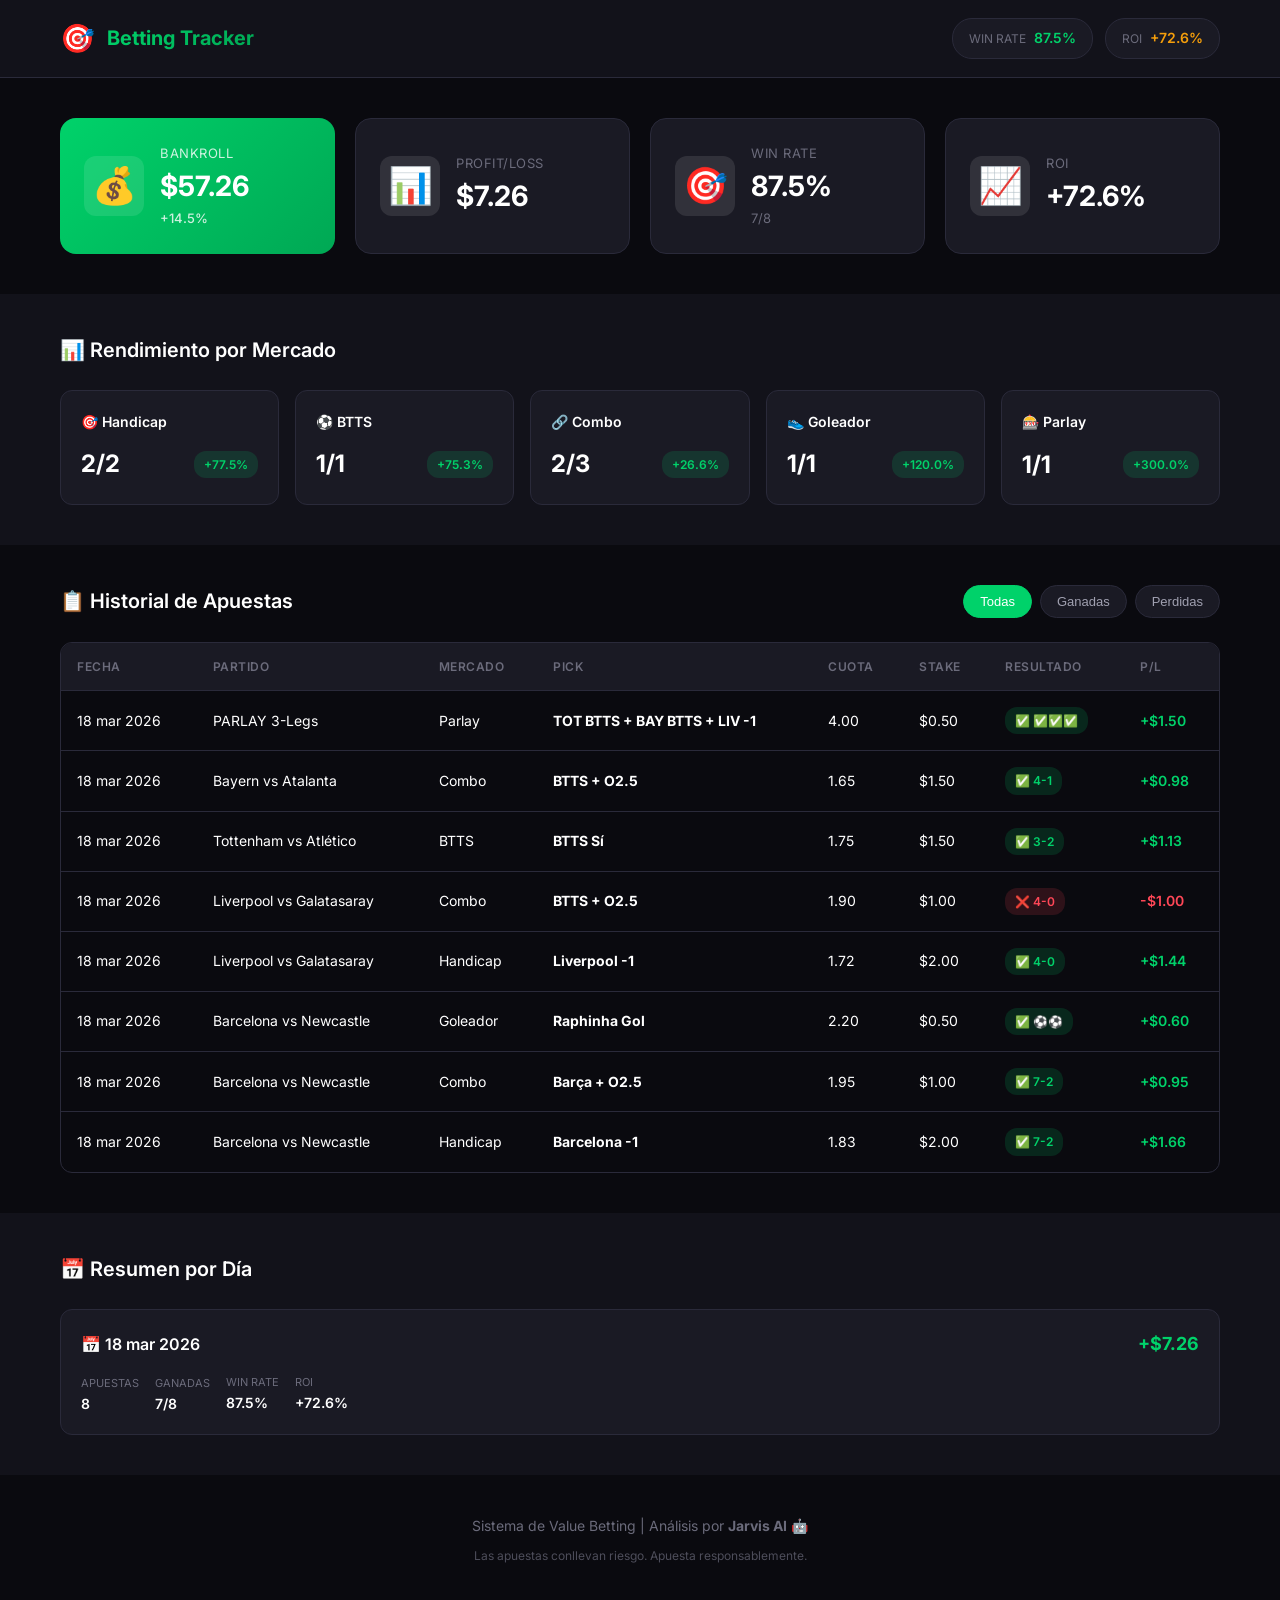
==== index.html @ ff2ca40d "🎯 Betting Tracker - Initial deploy" ====
<!DOCTYPE html>
<html lang="es">
<head>
    <meta charset="UTF-8">
    <meta name="viewport" content="width=device-width, initial-scale=1.0">
    <title>Betting Tracker | Tony's Professional Betting</title>
    <meta name="description" content="Registro público de apuestas deportivas con análisis de valor y ROI">
    <link rel="preconnect" href="https://fonts.googleapis.com">
    <link rel="preconnect" href="https://fonts.gstatic.com" crossorigin>
    <link href="https://fonts.googleapis.com/css2?family=Inter:wght@300;400;500;600;700;800&display=swap" rel="stylesheet">
    <link rel="stylesheet" href="css/style.css">
    <link rel="icon" href="data:image/svg+xml,<svg xmlns='http://www.w3.org/2000/svg' viewBox='0 0 100 100'><text y='.9em' font-size='90'>🎯</text></svg>">
</head>
<body>
    <div class="app">
        <!-- Header -->
        <header class="header">
            <div class="container">
                <div class="header-content">
                    <div class="logo">
                        <span class="logo-icon">🎯</span>
                        <span class="logo-text">Betting Tracker</span>
                    </div>
                    <div class="header-stats">
                        <div class="stat-pill win-rate">
                            <span class="label">Win Rate</span>
                            <span class="value" id="headerWinRate">--</span>
                        </div>
                        <div class="stat-pill roi">
                            <span class="label">ROI</span>
                            <span class="value" id="headerROI">--</span>
                        </div>
                    </div>
                </div>
            </div>
        </header>

        <!-- Main Stats -->
        <section class="stats-section">
            <div class="container">
                <div class="stats-grid">
                    <div class="stat-card primary">
                        <div class="stat-icon">💰</div>
                        <div class="stat-info">
                            <span class="stat-label">Bankroll</span>
                            <span class="stat-value" id="bankroll">$0.00</span>
                            <span class="stat-change positive" id="bankrollChange">+0%</span>
                        </div>
                    </div>
                    <div class="stat-card">
                        <div class="stat-icon">📊</div>
                        <div class="stat-info">
                            <span class="stat-label">Profit/Loss</span>
                            <span class="stat-value" id="profitLoss">$0.00</span>
                        </div>
                    </div>
                    <div class="stat-card">
                        <div class="stat-icon">🎯</div>
                        <div class="stat-info">
                            <span class="stat-label">Win Rate</span>
                            <span class="stat-value" id="winRate">0%</span>
                            <span class="stat-subtitle" id="winRateDetail">0/0</span>
                        </div>
                    </div>
                    <div class="stat-card">
                        <div class="stat-icon">📈</div>
                        <div class="stat-info">
                            <span class="stat-label">ROI</span>
                            <span class="stat-value" id="roi">0%</span>
                        </div>
                    </div>
                </div>
            </div>
        </section>

        <!-- Performance by Market -->
        <section class="markets-section">
            <div class="container">
                <h2 class="section-title">📊 Rendimiento por Mercado</h2>
                <div class="markets-grid" id="marketsGrid">
                    <!-- Filled by JS -->
                </div>
            </div>
        </section>

        <!-- Recent Bets -->
        <section class="bets-section">
            <div class="container">
                <div class="section-header">
                    <h2 class="section-title">📋 Historial de Apuestas</h2>
                    <div class="filters">
                        <button class="filter-btn active" data-filter="all">Todas</button>
                        <button class="filter-btn" data-filter="won">Ganadas</button>
                        <button class="filter-btn" data-filter="lost">Perdidas</button>
                    </div>
                </div>
                <div class="bets-table-wrapper">
                    <table class="bets-table">
                        <thead>
                            <tr>
                                <th>Fecha</th>
                                <th>Partido</th>
                                <th>Mercado</th>
                                <th>Pick</th>
                                <th>Cuota</th>
                                <th>Stake</th>
                                <th>Resultado</th>
                                <th>P/L</th>
                            </tr>
                        </thead>
                        <tbody id="betsTableBody">
                            <!-- Filled by JS -->
                        </tbody>
                    </table>
                </div>
            </div>
        </section>

        <!-- Daily Summary -->
        <section class="daily-section">
            <div class="container">
                <h2 class="section-title">📅 Resumen por Día</h2>
                <div class="daily-grid" id="dailyGrid">
                    <!-- Filled by JS -->
                </div>
            </div>
        </section>

        <!-- Footer -->
        <footer class="footer">
            <div class="container">
                <p>Sistema de Value Betting | Análisis por <strong>Jarvis AI</strong> 🤖</p>
                <p class="disclaimer">Las apuestas conllevan riesgo. Apuesta responsablemente.</p>
            </div>
        </footer>
    </div>

    <script src="js/app.js"></script>
</body>
</html>
---- css/style.css ----
:root {
    --bg-primary: #0a0a0f;
    --bg-secondary: #12121a;
    --bg-card: #1a1a24;
    --bg-card-hover: #22222e;
    --text-primary: #ffffff;
    --text-secondary: #a0a0b0;
    --text-muted: #6b6b7b;
    --accent-green: #00d26a;
    --accent-green-dim: rgba(0, 210, 106, 0.15);
    --accent-red: #ff4757;
    --accent-red-dim: rgba(255, 71, 87, 0.15);
    --accent-blue: #3b82f6;
    --accent-gold: #f59e0b;
    --accent-purple: #8b5cf6;
    --border-color: #2a2a3a;
    --gradient-green: linear-gradient(135deg, #00d26a 0%, #00a854 100%);
    --gradient-blue: linear-gradient(135deg, #3b82f6 0%, #2563eb 100%);
    --shadow-card: 0 4px 20px rgba(0, 0, 0, 0.3);
    --radius-sm: 8px;
    --radius-md: 12px;
    --radius-lg: 16px;
}

* {
    margin: 0;
    padding: 0;
    box-sizing: border-box;
}

body {
    font-family: 'Inter', -apple-system, BlinkMacSystemFont, sans-serif;
    background: var(--bg-primary);
    color: var(--text-primary);
    line-height: 1.6;
    min-height: 100vh;
}

.container {
    max-width: 1200px;
    margin: 0 auto;
    padding: 0 20px;
}

/* Header */
.header {
    background: var(--bg-secondary);
    border-bottom: 1px solid var(--border-color);
    padding: 16px 0;
    position: sticky;
    top: 0;
    z-index: 100;
    backdrop-filter: blur(10px);
}

.header-content {
    display: flex;
    justify-content: space-between;
    align-items: center;
}

.logo {
    display: flex;
    align-items: center;
    gap: 12px;
}

.logo-icon {
    font-size: 28px;
}

.logo-text {
    font-size: 20px;
    font-weight: 700;
    background: var(--gradient-green);
    -webkit-background-clip: text;
    -webkit-text-fill-color: transparent;
    background-clip: text;
}

.header-stats {
    display: flex;
    gap: 12px;
}

.stat-pill {
    background: var(--bg-card);
    padding: 8px 16px;
    border-radius: 20px;
    display: flex;
    align-items: center;
    gap: 8px;
    border: 1px solid var(--border-color);
}

.stat-pill .label {
    font-size: 12px;
    color: var(--text-muted);
    text-transform: uppercase;
}

.stat-pill .value {
    font-size: 14px;
    font-weight: 600;
}

.stat-pill.win-rate .value {
    color: var(--accent-green);
}

.stat-pill.roi .value {
    color: var(--accent-gold);
}

/* Stats Section */
.stats-section {
    padding: 40px 0;
}

.stats-grid {
    display: grid;
    grid-template-columns: repeat(auto-fit, minmax(240px, 1fr));
    gap: 20px;
}

.stat-card {
    background: var(--bg-card);
    border-radius: var(--radius-lg);
    padding: 24px;
    display: flex;
    align-items: center;
    gap: 16px;
    border: 1px solid var(--border-color);
    transition: all 0.3s ease;
}

.stat-card:hover {
    background: var(--bg-card-hover);
    transform: translateY(-2px);
    box-shadow: var(--shadow-card);
}

.stat-card.primary {
    background: var(--gradient-green);
    border: none;
}

.stat-card.primary .stat-label,
.stat-card.primary .stat-change {
    color: rgba(255, 255, 255, 0.8);
}

.stat-icon {
    font-size: 36px;
    width: 60px;
    height: 60px;
    display: flex;
    align-items: center;
    justify-content: center;
    background: rgba(255, 255, 255, 0.1);
    border-radius: var(--radius-md);
}

.stat-info {
    display: flex;
    flex-direction: column;
}

.stat-label {
    font-size: 13px;
    color: var(--text-muted);
    text-transform: uppercase;
    letter-spacing: 0.5px;
}

.stat-value {
    font-size: 28px;
    font-weight: 700;
}

.stat-change {
    font-size: 13px;
    font-weight: 500;
}

.stat-change.positive {
    color: var(--accent-green);
}

.stat-change.negative {
    color: var(--accent-red);
}

.stat-subtitle {
    font-size: 13px;
    color: var(--text-muted);
}

/* Section Title */
.section-title {
    font-size: 20px;
    font-weight: 600;
    margin-bottom: 24px;
    display: flex;
    align-items: center;
    gap: 8px;
}

/* Markets Section */
.markets-section {
    padding: 40px 0;
    background: var(--bg-secondary);
}

.markets-grid {
    display: grid;
    grid-template-columns: repeat(auto-fit, minmax(200px, 1fr));
    gap: 16px;
}

.market-card {
    background: var(--bg-card);
    border-radius: var(--radius-md);
    padding: 20px;
    border: 1px solid var(--border-color);
    transition: all 0.3s ease;
}

.market-card:hover {
    background: var(--bg-card-hover);
}

.market-name {
    font-size: 14px;
    font-weight: 600;
    margin-bottom: 12px;
    display: flex;
    align-items: center;
    gap: 8px;
}

.market-stats {
    display: flex;
    justify-content: space-between;
    align-items: center;
}

.market-record {
    font-size: 24px;
    font-weight: 700;
}

.market-roi {
    padding: 4px 10px;
    border-radius: 12px;
    font-size: 12px;
    font-weight: 600;
}

.market-roi.positive {
    background: var(--accent-green-dim);
    color: var(--accent-green);
}

.market-roi.negative {
    background: var(--accent-red-dim);
    color: var(--accent-red);
}

/* Bets Section */
.bets-section {
    padding: 40px 0;
}

.section-header {
    display: flex;
    justify-content: space-between;
    align-items: center;
    flex-wrap: wrap;
    gap: 16px;
    margin-bottom: 24px;
}

.section-header .section-title {
    margin-bottom: 0;
}

.filters {
    display: flex;
    gap: 8px;
}

.filter-btn {
    background: var(--bg-card);
    border: 1px solid var(--border-color);
    color: var(--text-secondary);
    padding: 8px 16px;
    border-radius: 20px;
    font-size: 13px;
    cursor: pointer;
    transition: all 0.2s ease;
}

.filter-btn:hover {
    background: var(--bg-card-hover);
}

.filter-btn.active {
    background: var(--accent-green);
    border-color: var(--accent-green);
    color: white;
}

.bets-table-wrapper {
    overflow-x: auto;
    border-radius: var(--radius-md);
    border: 1px solid var(--border-color);
}

.bets-table {
    width: 100%;
    border-collapse: collapse;
    min-width: 700px;
}

.bets-table th {
    background: var(--bg-card);
    padding: 14px 16px;
    text-align: left;
    font-size: 12px;
    font-weight: 600;
    color: var(--text-muted);
    text-transform: uppercase;
    letter-spacing: 0.5px;
    border-bottom: 1px solid var(--border-color);
}

.bets-table td {
    padding: 16px;
    border-bottom: 1px solid var(--border-color);
    font-size: 14px;
}

.bets-table tr:hover td {
    background: var(--bg-card);
}

.bets-table tr:last-child td {
    border-bottom: none;
}

.result-badge {
    display: inline-flex;
    align-items: center;
    gap: 6px;
    padding: 4px 10px;
    border-radius: 12px;
    font-size: 12px;
    font-weight: 600;
}

.result-badge.won {
    background: var(--accent-green-dim);
    color: var(--accent-green);
}

.result-badge.lost {
    background: var(--accent-red-dim);
    color: var(--accent-red);
}

.pl-value {
    font-weight: 600;
}

.pl-value.positive {
    color: var(--accent-green);
}

.pl-value.negative {
    color: var(--accent-red);
}

/* Daily Section */
.daily-section {
    padding: 40px 0;
    background: var(--bg-secondary);
}

.daily-grid {
    display: grid;
    grid-template-columns: repeat(auto-fit, minmax(280px, 1fr));
    gap: 16px;
}

.daily-card {
    background: var(--bg-card);
    border-radius: var(--radius-md);
    padding: 20px;
    border: 1px solid var(--border-color);
}

.daily-header {
    display: flex;
    justify-content: space-between;
    align-items: center;
    margin-bottom: 16px;
}

.daily-date {
    font-size: 16px;
    font-weight: 600;
}

.daily-pl {
    font-size: 18px;
    font-weight: 700;
}

.daily-pl.positive {
    color: var(--accent-green);
}

.daily-pl.negative {
    color: var(--accent-red);
}

.daily-stats {
    display: flex;
    gap: 16px;
}

.daily-stat {
    display: flex;
    flex-direction: column;
}

.daily-stat-label {
    font-size: 11px;
    color: var(--text-muted);
    text-transform: uppercase;
}

.daily-stat-value {
    font-size: 14px;
    font-weight: 600;
}

/* Footer */
.footer {
    padding: 40px 0;
    text-align: center;
    color: var(--text-muted);
    font-size: 14px;
}

.footer .disclaimer {
    margin-top: 8px;
    font-size: 12px;
    color: var(--text-muted);
    opacity: 0.7;
}

/* Mobile Responsive */
@media (max-width: 768px) {
    .header-content {
        flex-direction: column;
        gap: 16px;
    }
    
    .header-stats {
        width: 100%;
        justify-content: center;
    }
    
    .stats-grid {
        grid-template-columns: 1fr 1fr;
    }
    
    .stat-card {
        padding: 16px;
    }
    
    .stat-icon {
        font-size: 28px;
        width: 48px;
        height: 48px;
    }
    
    .stat-value {
        font-size: 22px;
    }
    
    .section-header {
        flex-direction: column;
        align-items: flex-start;
    }
    
    .filters {
        width: 100%;
        overflow-x: auto;
        padding-bottom: 8px;
    }
}

@media (max-width: 480px) {
    .stats-grid {
        grid-template-columns: 1fr;
    }
    
    .markets-grid {
        grid-template-columns: 1fr 1fr;
    }
}

/* Animations */
@keyframes fadeIn {
    from {
        opacity: 0;
        transform: translateY(10px);
    }
    to {
        opacity: 1;
        transform: translateY(0);
    }
}

.stat-card, .market-card, .daily-card {
    animation: fadeIn 0.4s ease forwards;
}

.bets-table tr {
    animation: fadeIn 0.3s ease forwards;
}
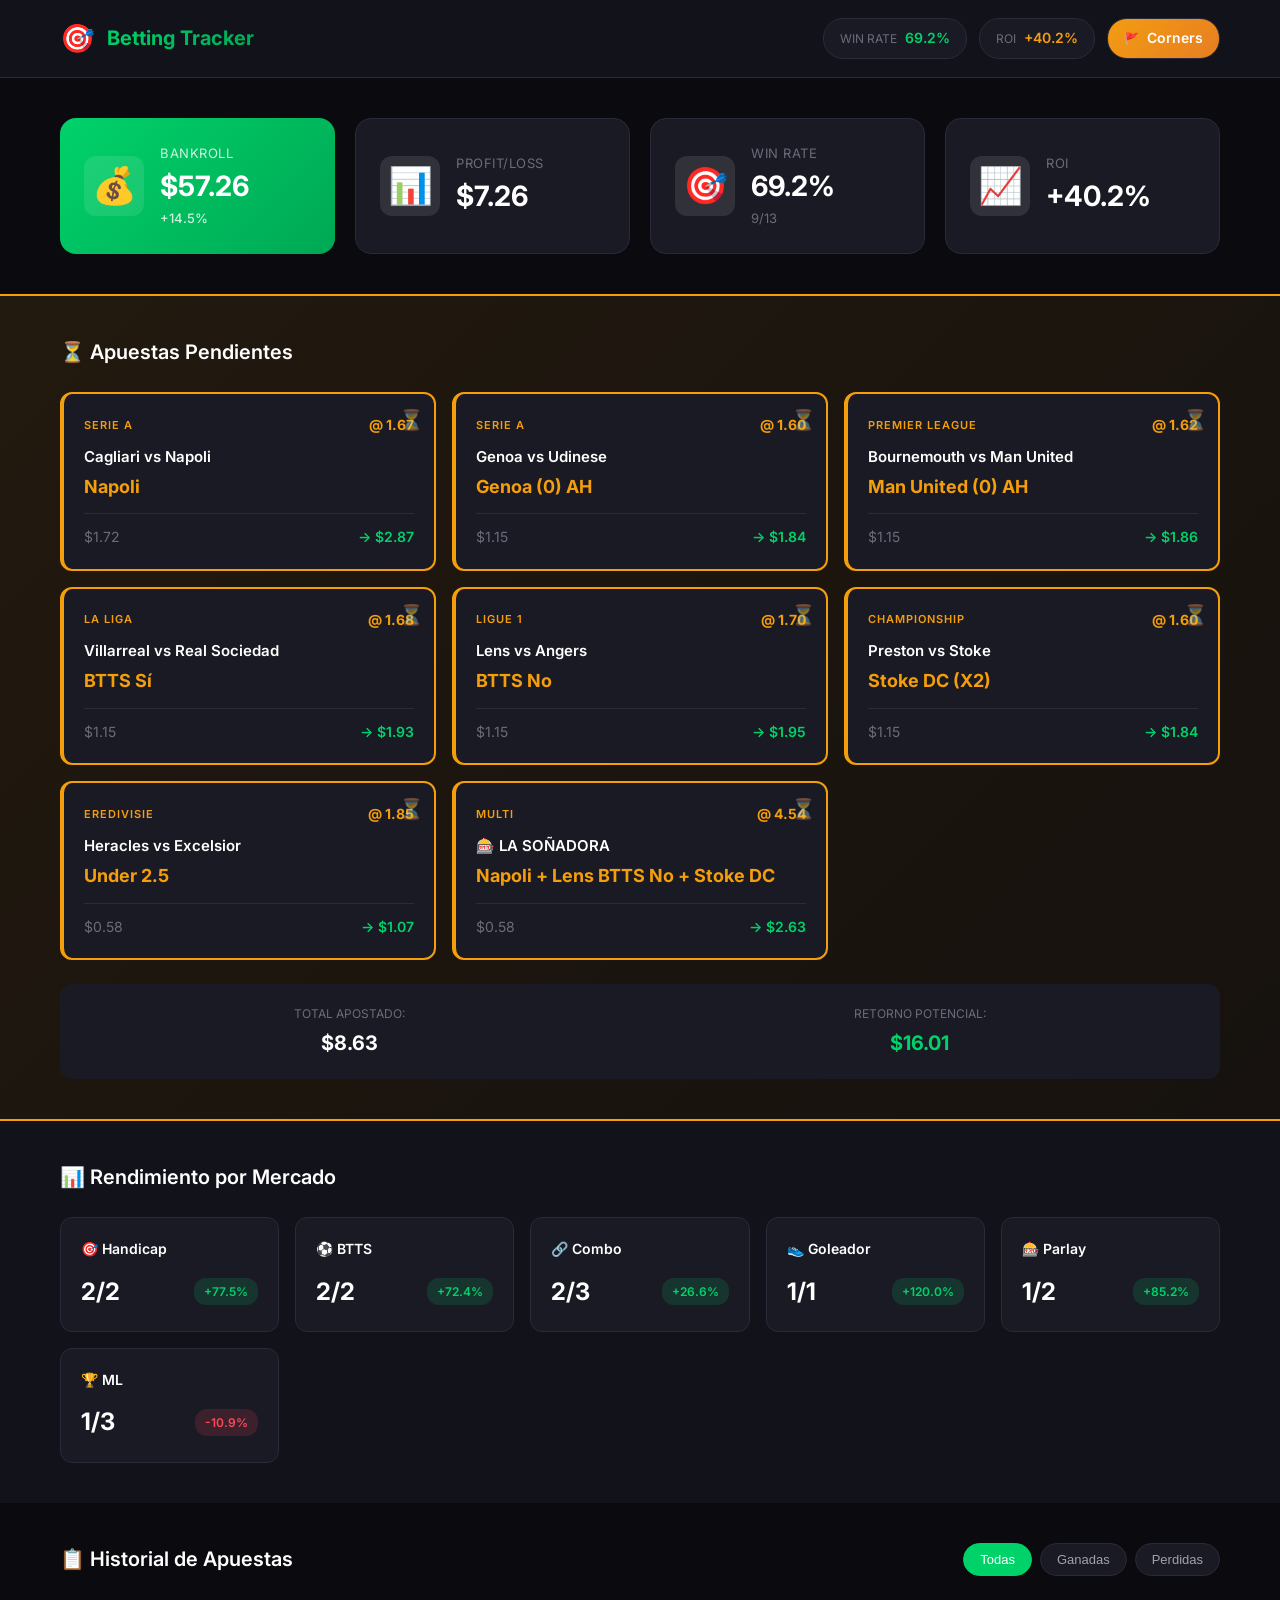
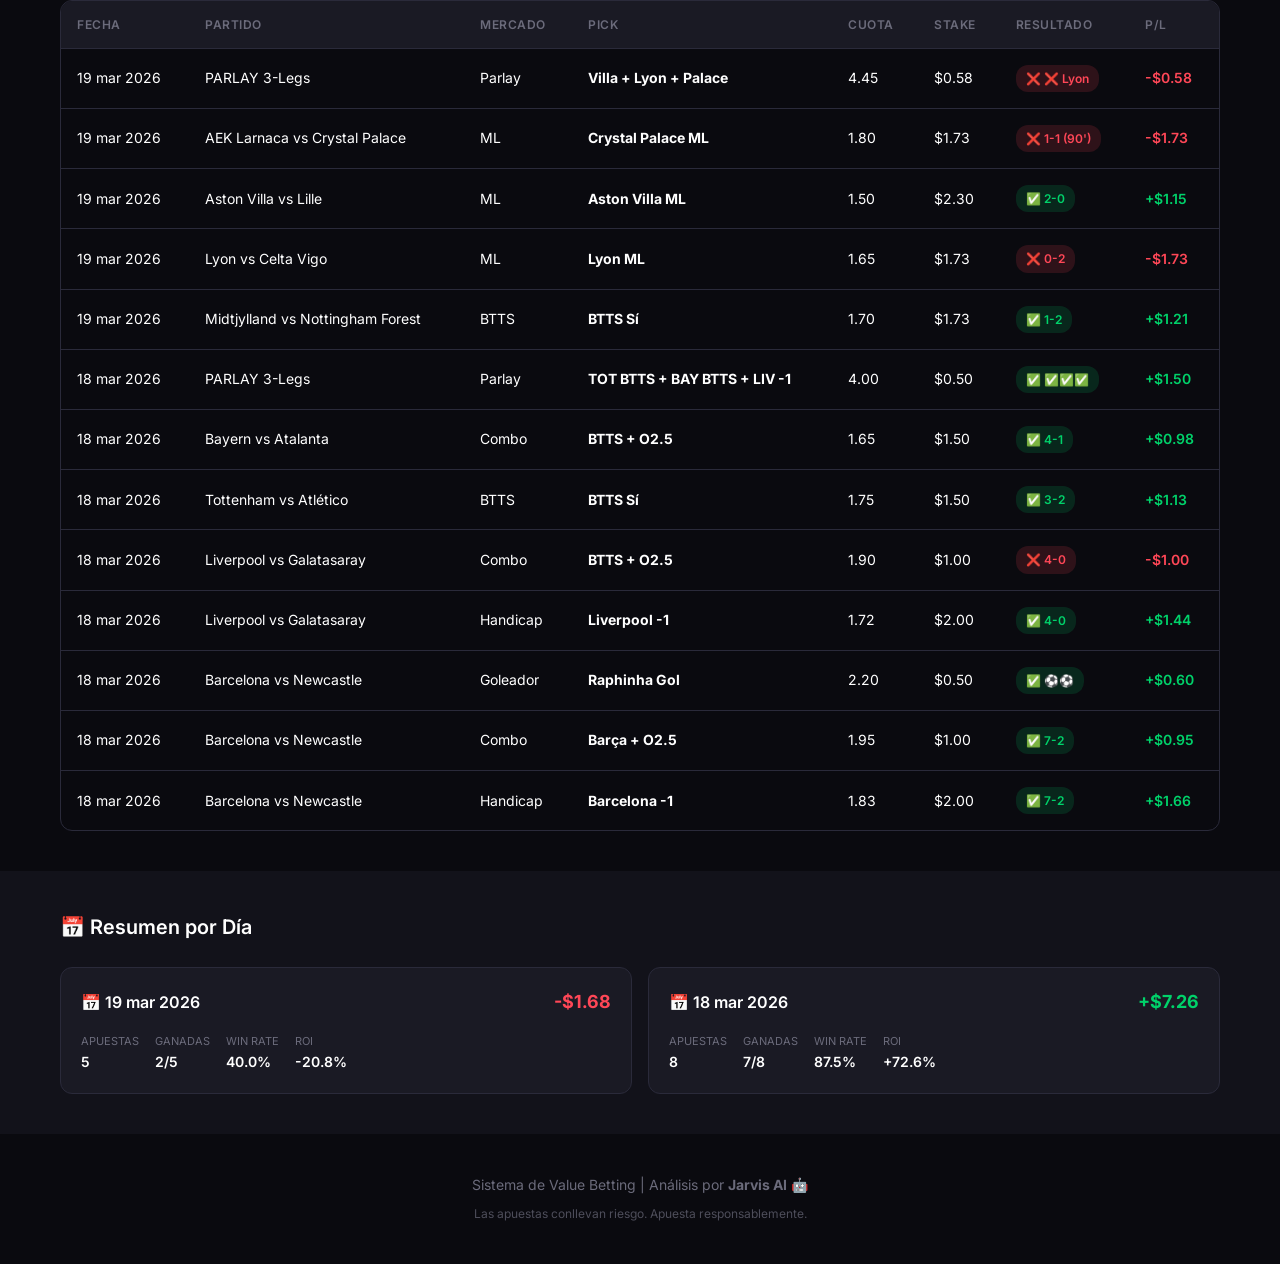
==== commit 91017ffc: "🚩 Add Corners Tracker page + 6 pending bets (0 bankroll)" ====
--- a/index.html
+++ b/index.html
@@ -30,6 +30,10 @@
                             <span class="label">ROI</span>
                             <span class="value" id="headerROI">--</span>
                         </div>
+                        <a href="corners.html" class="stat-pill" style="background: linear-gradient(135deg, #f39c12, #e67e22); text-decoration: none; color: white;">
+                            <span class="label">🚩</span>
+                            <span class="value">Corners</span>
+                        </a>
                     </div>
                 </div>
             </div>
--- a/css/style.css
+++ b/css/style.css
@@ -446,6 +446,126 @@
     font-weight: 600;
 }
 
+/* Pending Section */
+.pending-section {
+    padding: 40px 0;
+    background: linear-gradient(135deg, rgba(245, 158, 11, 0.1) 0%, rgba(245, 158, 11, 0.05) 100%);
+    border-top: 2px solid var(--accent-gold);
+    border-bottom: 2px solid var(--accent-gold);
+}
+
+.pending-grid {
+    display: grid;
+    grid-template-columns: repeat(auto-fit, minmax(280px, 1fr));
+    gap: 16px;
+    margin-bottom: 24px;
+}
+
+.pending-card {
+    background: var(--bg-card);
+    border-radius: var(--radius-md);
+    padding: 20px;
+    border: 2px solid var(--accent-gold);
+    border-left: 4px solid var(--accent-gold);
+    position: relative;
+    overflow: hidden;
+}
+
+.pending-card::before {
+    content: '⏳';
+    position: absolute;
+    top: 10px;
+    right: 10px;
+    font-size: 20px;
+    opacity: 0.5;
+}
+
+.pending-header {
+    display: flex;
+    justify-content: space-between;
+    align-items: center;
+    margin-bottom: 8px;
+}
+
+.pending-league {
+    font-size: 11px;
+    font-weight: 600;
+    color: var(--accent-gold);
+    text-transform: uppercase;
+    letter-spacing: 1px;
+}
+
+.pending-odds {
+    font-size: 14px;
+    font-weight: 700;
+    color: var(--accent-gold);
+}
+
+.pending-match {
+    font-size: 15px;
+    font-weight: 600;
+    margin-bottom: 4px;
+    color: var(--text-primary);
+}
+
+.pending-pick {
+    font-size: 18px;
+    font-weight: 700;
+    color: var(--accent-gold);
+    margin-bottom: 12px;
+}
+
+.pending-footer {
+    display: flex;
+    justify-content: space-between;
+    align-items: center;
+    padding-top: 12px;
+    border-top: 1px solid var(--border-color);
+}
+
+.pending-stake {
+    font-size: 14px;
+    color: var(--text-muted);
+}
+
+.pending-potential {
+    font-size: 14px;
+    font-weight: 600;
+    color: var(--accent-green);
+}
+
+.pending-summary {
+    background: var(--bg-card);
+    border-radius: var(--radius-md);
+    padding: 20px;
+    display: flex;
+    justify-content: space-around;
+    flex-wrap: wrap;
+    gap: 20px;
+}
+
+.summary-row {
+    display: flex;
+    flex-direction: column;
+    align-items: center;
+    gap: 4px;
+}
+
+.summary-row span {
+    font-size: 12px;
+    color: var(--text-muted);
+    text-transform: uppercase;
+}
+
+.summary-row strong {
+    font-size: 20px;
+    color: var(--text-primary);
+}
+
+.summary-row strong.potential {
+    color: var(--accent-green);
+}
+
 /* Footer */
 .footer {
     padding: 40px 0;
@@ -463,9 +583,13 @@
 
 /* Mobile Responsive */
 @media (max-width: 768px) {
+    .container {
+        padding: 0 12px;
+    }
+    
     .header-content {
         flex-direction: column;
-        gap: 16px;
+        gap: 12px;
     }
     
     .header-stats {
@@ -473,43 +597,235 @@
         justify-content: center;
     }
     
+    .logo-text {
+        font-size: 18px;
+    }
+    
+    .stats-section {
+        padding: 24px 0;
+    }
+    
     .stats-grid {
         grid-template-columns: 1fr 1fr;
+        gap: 12px;
     }
     
     .stat-card {
-        padding: 16px;
+        padding: 14px;
+        flex-direction: column;
+        text-align: center;
+        gap: 8px;
+    }
+    
+    .stat-card.primary {
+        grid-column: span 2;
+        flex-direction: row;
     }
     
     .stat-icon {
-        font-size: 28px;
-        width: 48px;
-        height: 48px;
+        font-size: 24px;
+        width: 44px;
+        height: 44px;
     }
     
     .stat-value {
-        font-size: 22px;
+        font-size: 20px;
+    }
+    
+    .stat-label {
+        font-size: 11px;
+    }
+    
+    .section-title {
+        font-size: 16px;
     }
     
     .section-header {
         flex-direction: column;
         align-items: flex-start;
+        gap: 12px;
     }
     
     .filters {
         width: 100%;
         overflow-x: auto;
         padding-bottom: 8px;
-    }
-}
-
-@media (max-width: 480px) {
+        -webkit-overflow-scrolling: touch;
+    }
+    
+    .filter-btn {
+        padding: 6px 12px;
+        font-size: 12px;
+        white-space: nowrap;
+    }
+    
+    /* Pending section mobile */
+    .pending-section {
+        padding: 24px 0;
+    }
+    
+    .pending-grid {
+        grid-template-columns: 1fr;
+        gap: 12px;
+    }
+    
+    .pending-card {
+        padding: 16px;
+    }
+    
+    .pending-pick {
+        font-size: 16px;
+    }
+    
+    .pending-summary {
+        padding: 16px;
+        flex-direction: column;
+        gap: 12px;
+    }
+    
+    .summary-row {
+        flex-direction: row;
+        justify-content: space-between;
+        width: 100%;
+    }
+    
+    .summary-row strong {
+        font-size: 18px;
+    }
+    
+    /* Markets mobile */
+    .markets-section {
+        padding: 24px 0;
+    }
+    
+    .markets-grid {
+        grid-template-columns: 1fr 1fr;
+        gap: 10px;
+    }
+    
+    .market-card {
+        padding: 14px;
+    }
+    
+    .market-name {
+        font-size: 12px;
+    }
+    
+    .market-record {
+        font-size: 20px;
+    }
+    
+    /* Table mobile - card view */
+    .bets-section {
+        padding: 24px 0;
+    }
+    
+    .bets-table-wrapper {
+        border: none;
+        border-radius: 0;
+    }
+    
+    .bets-table {
+        display: block;
+        min-width: unset;
+    }
+    
+    .bets-table thead {
+        display: none;
+    }
+    
+    .bets-table tbody {
+        display: flex;
+        flex-direction: column;
+        gap: 12px;
+    }
+    
+    .bets-table tr {
+        display: flex;
+        flex-direction: column;
+        background: var(--bg-card);
+        border-radius: var(--radius-md);
+        padding: 16px;
+        border: 1px solid var(--border-color);
+        border-left: 4px solid var(--accent-green);
+    }
+    
+    .bets-table tr.lost {
+        border-left-color: var(--accent-red);
+    }
+    
+    .bets-table td {
+        display: flex;
+        justify-content: space-between;
+        align-items: center;
+        padding: 6px 0;
+        border: none;
+        font-size: 13px;
+    }
+    
+    .bets-table td::before {
+        content: attr(data-label);
+        font-weight: 600;
+        color: var(--text-muted);
+        font-size: 11px;
+        text-transform: uppercase;
+    }
+    
+    .bets-table tr:hover td {
+        background: transparent;
+    }
+    
+    /* Daily section mobile */
+    .daily-section {
+        padding: 24px 0;
+    }
+    
+    .daily-grid {
+        grid-template-columns: 1fr;
+        gap: 12px;
+    }
+    
+    .daily-card {
+        padding: 16px;
+    }
+    
+    .daily-stats {
+        flex-wrap: wrap;
+        gap: 12px;
+    }
+    
+    .daily-stat {
+        flex: 1 1 40%;
+    }
+    
+    /* Footer mobile */
+    .footer {
+        padding: 24px 0;
+        font-size: 12px;
+    }
+}
+
+@media (max-width: 380px) {
     .stats-grid {
         grid-template-columns: 1fr;
     }
     
+    .stat-card.primary {
+        grid-column: span 1;
+    }
+    
     .markets-grid {
-        grid-template-columns: 1fr 1fr;
+        grid-template-columns: 1fr;
+    }
+    
+    .header-stats {
+        flex-direction: column;
+        gap: 8px;
+    }
+    
+    .stat-pill {
+        width: 100%;
+        justify-content: center;
     }
 }
 
